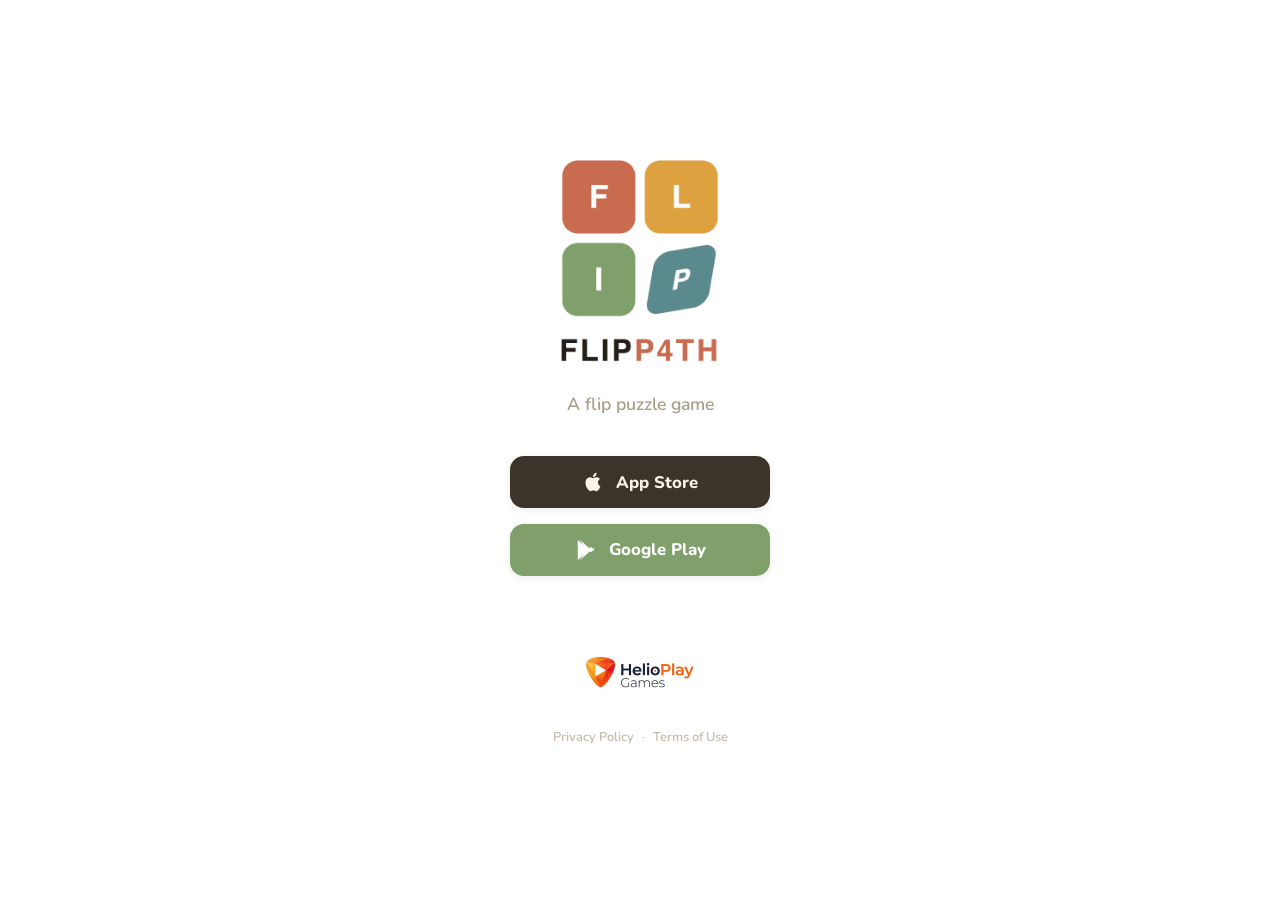
==== index.html @ 876b4c8c "terms and policies draft" ====
<!DOCTYPE html>
<html lang="en">
<head>
  <meta charset="UTF-8">
  <meta name="viewport" content="width=device-width, initial-scale=1.0">
  <title>Flipp4th</title>

  <!-- App deep link meta (update when live) -->
  <meta property="al:ios:app_store_id" content="YOUR_APP_STORE_ID">
  <meta property="al:ios:app_name" content="Flipp4th">
  <meta property="al:ios:url" content="flipp4th://">
  <meta property="al:android:package" content="games.helioplay.flipp4th">
  <meta property="al:android:app_name" content="Flipp4th">
  <meta property="al:android:url" content="flipp4th://">

  <!-- Open Graph for share previews -->
  <meta property="og:title" content="Flipp4th - Flip Puzzle Game">
  <meta property="og:description" content="Can you solve this puzzle? Try it in Flipp4th!">
  <meta property="og:type" content="website">
  <!-- <meta property="og:image" content="https://flipp4th.app/og-image.png"> -->

  <link rel="preconnect" href="https://fonts.googleapis.com">
  <link rel="preconnect" href="https://fonts.gstatic.com" crossorigin>
  <link href="https://fonts.googleapis.com/css2?family=Nunito:wght@600;800&display=swap" rel="stylesheet">

  <style>
    * { margin: 0; padding: 0; box-sizing: border-box; }

    body {
      font-family: 'Nunito', -apple-system, BlinkMacSystemFont, 'Segoe UI', Roboto, sans-serif;
      background: #ffffff;
      color: #3B342A;
      min-height: 100vh;
      display: flex;
      flex-direction: column;
      align-items: center;
      justify-content: center;
      padding: 2rem;
    }

    .container {
      text-align: center;
      max-width: 480px;
    }

    .logo-img {
      width: 220px;
      height: auto;
      margin-bottom: 0.75rem;
    }

    .tagline {
      font-size: 1.1rem;
      font-weight: 600;
      color: #A89D89;
      margin-bottom: 2.5rem;
    }

    .shared-level {
      background: #F9F9F9;
      border-radius: 16px;
      padding: 1.5rem;
      margin-bottom: 2rem;
      border: 1px solid rgba(0,0,0,0.08);
    }

    .shared-level h2 {
      font-size: 1.15rem;
      font-weight: 800;
      color: #3B342A;
      margin-bottom: 0.4rem;
    }

    .shared-level p {
      color: #A89D89;
      font-size: 0.95rem;
      font-weight: 600;
    }

    .store-buttons {
      display: flex;
      flex-direction: column;
      gap: 1rem;
      align-items: center;
    }

    .store-btn {
      display: inline-flex;
      align-items: center;
      justify-content: center;
      gap: 0.75rem;
      padding: 0.9rem 2rem;
      border-radius: 14px;
      text-decoration: none;
      font-size: 1.05rem;
      font-weight: 800;
      width: 260px;
      transition: transform 0.15s, opacity 0.15s;
      box-shadow: 0 2px 8px rgba(0,0,0,0.08);
    }

    .store-btn:hover {
      transform: scale(1.03);
    }

    .store-btn:active {
      transform: scale(0.98);
      opacity: 0.9;
    }

    .store-btn.ios {
      background: #3B342A;
      color: #F8F3E9;
    }

    .store-btn.android {
      background: #7FA06A;
      color: #fff;
    }

    .store-btn svg {
      width: 22px;
      height: 22px;
      flex-shrink: 0;
    }

    .footer {
      margin-top: 3rem;
      display: flex;
      flex-direction: column;
      align-items: center;
      gap: 0.5rem;
      font-size: 0.8rem;
      font-weight: 600;
      color: #C4BAA8;
    }

    .company-logo {
      height: 96px;
      width: auto;
    }

    .legal-links {
      display: flex;
      gap: 0.5rem;
      align-items: center;
    }

    .legal-links a {
      color: #C4BAA8;
      text-decoration: none;
    }

    .legal-links a:hover {
      color: #3B342A;
    }

    /* Hide sections based on detected platform */
    body.is-ios .store-btn.android { display: none; }
    body.is-android .store-btn.ios { display: none; }
  </style>
</head>
<body>
  <div class="container">
    <img class="logo-img" src="FlipPath-icon.png" alt="FlipP4th">

    <p class="tagline">A flip puzzle game</p>

    <!-- Shown only when ?s= param is present -->
    <div class="shared-level" id="shared-section" style="display:none">
      <h2>Someone shared a puzzle with you!</h2>
      <p>Download Flipp4th to play it.</p>
    </div>

    <div class="store-buttons">
      <a class="store-btn ios" id="ios-btn"
         href="https://apps.apple.com/app/idYOUR_APP_STORE_ID">
        <svg viewBox="0 0 24 24" fill="currentColor"><path d="M18.71 19.5c-.83 1.24-1.71 2.45-3.05 2.47-1.34.03-1.77-.79-3.29-.79-1.53 0-2 .77-3.27.82-1.31.05-2.3-1.32-3.14-2.53C4.25 17 2.94 12.45 4.7 9.39c.87-1.52 2.43-2.48 4.12-2.51 1.28-.02 2.5.87 3.29.87.78 0 2.26-1.07 3.8-.91.65.03 2.47.26 3.64 1.98-.09.06-2.17 1.28-2.15 3.81.03 3.02 2.65 4.03 2.68 4.04-.03.07-.42 1.44-1.38 2.83M13 3.5c.73-.83 1.94-1.46 2.94-1.5.13 1.17-.34 2.35-1.04 3.19-.69.85-1.83 1.51-2.95 1.42-.15-1.15.41-2.35 1.05-3.11z"/></svg>
        App Store
      </a>

      <a class="store-btn android" id="android-btn"
         href="https://play.google.com/store/apps/details?id=games.helioplay.flipp4th">
        <svg viewBox="0 0 24 24" fill="currentColor"><path d="M3.18 23.04L14.56 12 3.18.96a1.38 1.38 0 00-.18.7v20.68c0 .26.06.5.18.7zm1.44.82L16.4 13.34l-2.47-2.47L4.62 23.86zM20.15 10.7l-3.2-1.84-2.73 2.73 2.73 2.73 3.2-1.84c.6-.34.97-.96.97-1.64s-.37-1.3-.97-1.64zM4.62.14l9.31 12.99 2.47-2.47L4.62.14z"/></svg>
        Google Play
      </a>
    </div>
  </div>

  <footer class="footer">
    <img class="company-logo" src="HelioPlay.jpeg" alt="HelioPlay">
    <div class="legal-links">
      <a href="/privacy">Privacy Policy</a>
      <span>&middot;</span>
      <a href="/terms">Terms of Use</a>
    </div>
  </footer>

  <script>
    (function () {
      var ua = navigator.userAgent || '';
      var params = new URLSearchParams(window.location.search);
      var shareCode = params.get('s');
      var levelToken = params.get('p');
      var isIOS = /iPhone|iPad|iPod/.test(ua);
      var isAndroid = /Android/.test(ua);

      // Show shared level section if ?s= or ?p= is present
      if (shareCode || levelToken) {
        document.getElementById('shared-section').style.display = '';
      }
      if (levelToken) {
        document.querySelector('#shared-section h2').textContent =
          'Someone challenged you to play a level!';
        document.querySelector('#shared-section p').textContent =
          'Open Flipp4th to try it.';
      }

      // Add platform class for CSS hiding
      if (isIOS) document.body.classList.add('is-ios');
      if (isAndroid) document.body.classList.add('is-android');

      // On mobile with a share code or level token, try to open the app first
      if ((shareCode || levelToken) && (isIOS || isAndroid)) {
        if (isAndroid) {
          var intentParams;
          if (shareCode) {
            intentParams = 'share?s=' + encodeURIComponent(shareCode);
          } else if (levelToken) {
            intentParams = 'level?p=' + encodeURIComponent(levelToken);
          }
          if (intentParams) {
            var intent = 'intent://' + intentParams +
              '#Intent;scheme=flipp4th;package=games.helioplay.flipp4th;' +
              'S.browser_fallback_url=' + encodeURIComponent(
                'https://play.google.com/store/apps/details?id=games.helioplay.flipp4th'
              ) + ';end';
            document.getElementById('android-btn').href = intent;
          }
        }
      }
    })();
  </script>
</body>
</html>
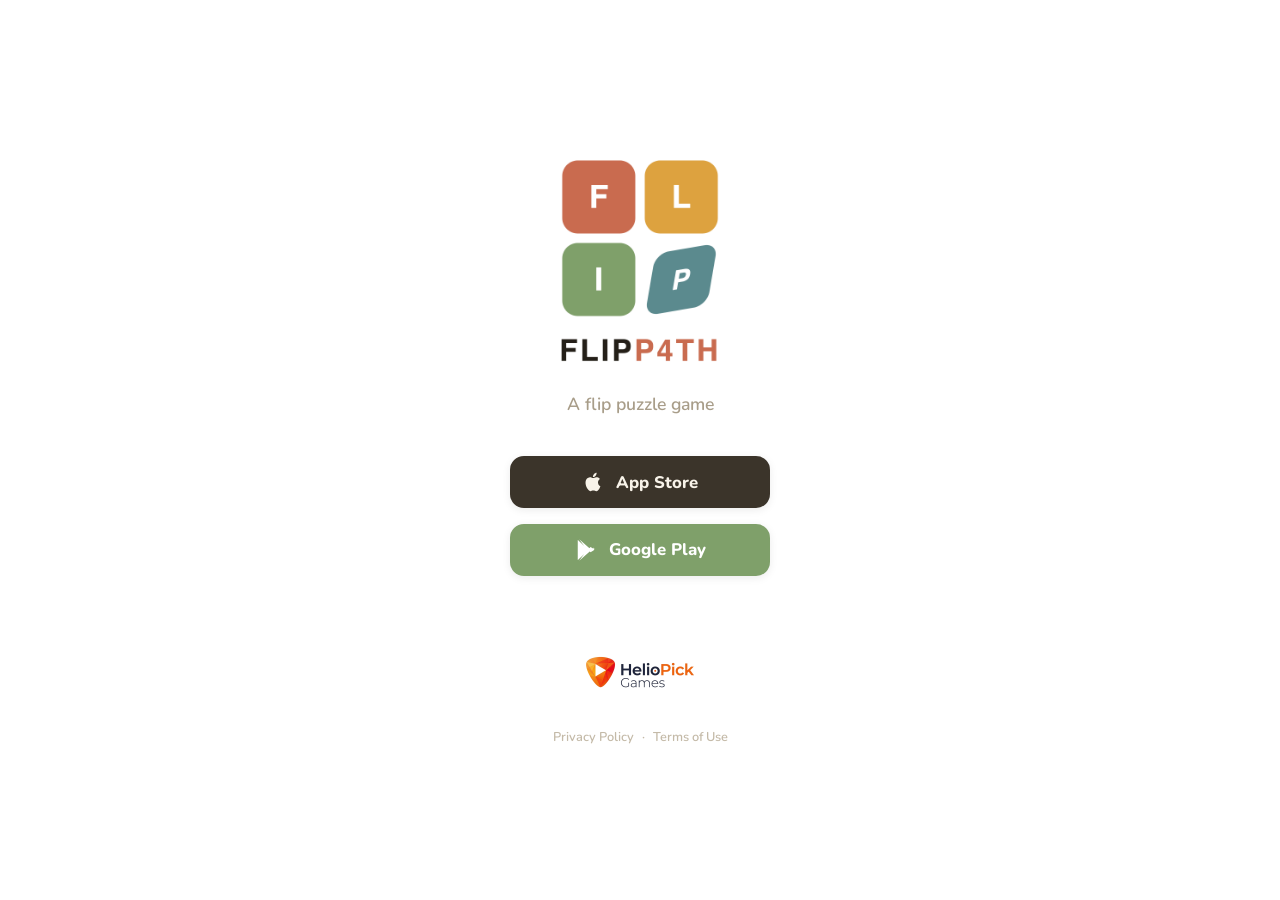
==== commit 391fdc91: "update logo and levels" ====
--- a/index.html
+++ b/index.html
@@ -188,7 +188,7 @@
   </div>
 
   <footer class="footer">
-    <img class="company-logo" src="HelioPlay.jpeg" alt="HelioPlay">
+    <img class="company-logo" src="HelioPick.jpeg" alt="HelioPick">
     <div class="legal-links">
       <a href="/privacy">Privacy Policy</a>
       <span>&middot;</span>
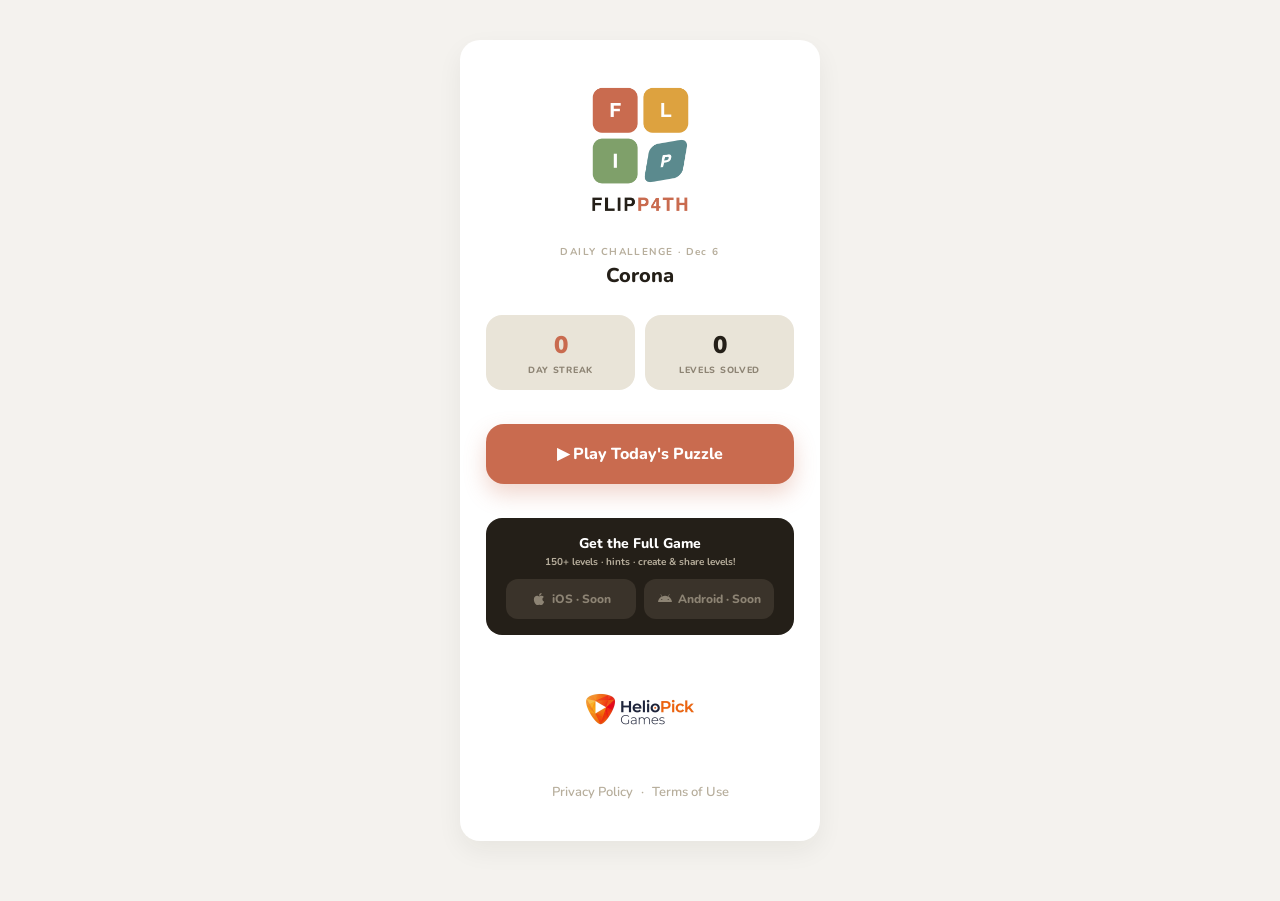
==== commit 5a0f7a1f: "new version with daily challenge" ====
--- a/index.html
+++ b/index.html
@@ -1,244 +1,453 @@
 <!DOCTYPE html>
 <html lang="en">
 <head>
-  <meta charset="UTF-8">
-  <meta name="viewport" content="width=device-width, initial-scale=1.0">
-  <title>Flipp4th</title>
-
-  <!-- App deep link meta (update when live) -->
+  <meta charset="utf-8">
+  <title>FLIP P4TH — Flip Puzzle Game</title>
+  <meta name="viewport" content="width=device-width,initial-scale=1,maximum-scale=1,user-scalable=no"/>
+  <meta name="mobile-web-app-capable" content="yes">
+  <meta name="apple-mobile-web-app-status-bar-style" content="default">
+
+  <!-- App deep linking -->
   <meta property="al:ios:app_store_id" content="YOUR_APP_STORE_ID">
-  <meta property="al:ios:app_name" content="Flipp4th">
+  <meta property="al:ios:app_name" content="FLIP P4TH">
   <meta property="al:ios:url" content="flipp4th://">
   <meta property="al:android:package" content="games.helioplay.flipp4th">
-  <meta property="al:android:app_name" content="Flipp4th">
+  <meta property="al:android:app_name" content="FLIP P4TH">
   <meta property="al:android:url" content="flipp4th://">
 
-  <!-- Open Graph for share previews -->
-  <meta property="og:title" content="Flipp4th - Flip Puzzle Game">
-  <meta property="og:description" content="Can you solve this puzzle? Try it in Flipp4th!">
+  <!-- Open Graph -->
+  <meta property="og:title" content="FLIP P4TH — Flip Puzzle Game">
+  <meta property="og:description" content="A new flip puzzle every day. Can you solve today's?">
   <meta property="og:type" content="website">
-  <!-- <meta property="og:image" content="https://flipp4th.app/og-image.png"> -->
 
   <link rel="preconnect" href="https://fonts.googleapis.com">
   <link rel="preconnect" href="https://fonts.gstatic.com" crossorigin>
-  <link href="https://fonts.googleapis.com/css2?family=Nunito:wght@600;800&display=swap" rel="stylesheet">
+  <link href="https://fonts.googleapis.com/css2?family=Nunito:wght@400;700;800;900&display=swap" rel="stylesheet">
 
   <style>
     * { margin: 0; padding: 0; box-sizing: border-box; }
 
     body {
+      background: #f4f2ee;
+      min-height: 100vh;
       font-family: 'Nunito', -apple-system, BlinkMacSystemFont, 'Segoe UI', Roboto, sans-serif;
-      background: #ffffff;
-      color: #3B342A;
-      min-height: 100vh;
+      color: #241f18;
       display: flex;
       flex-direction: column;
       align-items: center;
-      justify-content: center;
-      padding: 2rem;
-    }
-
-    .container {
-      text-align: center;
-      max-width: 480px;
-    }
-
-    .logo-img {
-      width: 220px;
-      height: auto;
-      margin-bottom: 0.75rem;
-    }
-
-    .tagline {
-      font-size: 1.1rem;
-      font-weight: 600;
-      color: #A89D89;
-      margin-bottom: 2.5rem;
-    }
-
-    .shared-level {
-      background: #F9F9F9;
-      border-radius: 16px;
-      padding: 1.5rem;
-      margin-bottom: 2rem;
-      border: 1px solid rgba(0,0,0,0.08);
-    }
-
-    .shared-level h2 {
-      font-size: 1.15rem;
-      font-weight: 800;
-      color: #3B342A;
-      margin-bottom: 0.4rem;
-    }
-
-    .shared-level p {
-      color: #A89D89;
-      font-size: 0.95rem;
-      font-weight: 600;
-    }
-
-    .store-buttons {
+      padding: 40px 16px 60px;
+    }
+
+    a { color: #c96b4f; }
+    a:hover { color: #a8543b; }
+
+    .view { display: none; width: 100%; max-width: 360px; flex-direction: column; align-items: center; gap: 22px; }
+    .view.active { display: flex; }
+
+    .card {
+      width: 100%;
+      background: #fff;
+      border-radius: 20px;
+      padding: 44px 26px 40px;
+      box-shadow: 0 10px 26px rgba(36,31,24,.06);
       display: flex;
       flex-direction: column;
-      gap: 1rem;
+      gap: 26px;
       align-items: center;
     }
 
+    .logo-img { width: 135px; height: 135px; border-radius: 0; }
+
+    .heliopick-logo { width: 176px; height: 96px; }
+
+    .level-label-wrap { text-align: center; }
+    .level-label-wrap .small {
+      font: 700 10px 'Nunito', sans-serif;
+      letter-spacing: .14em;
+      color: #b7ae9c;
+    }
+    .level-label-wrap .name {
+      font: 800 20px 'Nunito', sans-serif;
+      margin-top: 3px;
+    }
+
+    .stats-row { display: flex; gap: 10px; width: 100%; }
+    .stat-box {
+      flex: 1; background: #e9e4d8; border-radius: 16px; padding: 14px; text-align: center;
+    }
+    .stat-box .value { font: 900 24px 'Nunito', sans-serif; }
+    .stat-box .value.accent { color: #c96b4f; }
+    .stat-box .label {
+      font: 800 9px 'Nunito', sans-serif;
+      letter-spacing: .08em;
+      color: #8d8474;
+      margin-top: 3px;
+    }
+
+    .btn-play {
+      width: 100%; margin-top: 8px; padding: 19px 30px; border-radius: 18px;
+      background: #c96b4f; color: #fff; text-align: center;
+      font: 800 16px 'Nunito', sans-serif; cursor: pointer;
+      border: none; box-shadow: 0 10px 22px rgba(201,107,79,.28);
+      transition: transform .15s, opacity .15s;
+    }
+    .btn-play:hover { transform: scale(1.02); }
+    .btn-play:active { transform: scale(0.98); opacity: .9; }
+
+    .btn-secondary {
+      width: 100%; padding: 14px 30px; border-radius: 16px;
+      background: #f7f4ee; color: #241f18; text-align: center;
+      font: 800 13px 'Nunito', sans-serif; cursor: pointer;
+      border: none; transition: transform .15s;
+    }
+    .btn-secondary:hover { transform: scale(1.02); }
+
+    .completed-badge {
+      width: 100%; margin-top: 8px; padding: 16px 30px; border-radius: 16px;
+      background: #e4efdc; color: #4a7a34; text-align: center;
+      font: 800 13px 'Nunito', sans-serif;
+    }
+    .btn-share-entry {
+      width: 100%; padding: 14px 30px; border-radius: 16px;
+      background: #241f18; color: #fff; text-align: center;
+      font: 800 13px 'Nunito', sans-serif; cursor: pointer;
+      border: none; transition: transform .15s;
+    }
+    .btn-share-entry:hover { transform: scale(1.02); }
+
+    .store-section {
+      width: 100%; margin-top: 8px; padding: 16px 20px; border-radius: 16px;
+      background: #241f18; display: flex; flex-direction: column; gap: 10px;
+    }
+    .store-section .store-header { text-align: center; }
+    .store-section .store-title { font: 800 14px 'Nunito', sans-serif; color: #fff; }
+    .store-section .store-sub { font: 700 10px 'Nunito', sans-serif; color: #b7ae9c; margin-top: 2px; }
+    .store-buttons { display: flex; gap: 8px; }
     .store-btn {
-      display: inline-flex;
-      align-items: center;
-      justify-content: center;
-      gap: 0.75rem;
-      padding: 0.9rem 2rem;
-      border-radius: 14px;
-      text-decoration: none;
-      font-size: 1.05rem;
-      font-weight: 800;
-      width: 260px;
-      transition: transform 0.15s, opacity 0.15s;
-      box-shadow: 0 2px 8px rgba(0,0,0,0.08);
-    }
-
-    .store-btn:hover {
-      transform: scale(1.03);
-    }
-
-    .store-btn:active {
-      transform: scale(0.98);
-      opacity: 0.9;
-    }
-
-    .store-btn.ios {
-      background: #3B342A;
-      color: #F8F3E9;
-    }
-
-    .store-btn.android {
-      background: #7FA06A;
-      color: #fff;
-    }
-
-    .store-btn svg {
-      width: 22px;
-      height: 22px;
-      flex-shrink: 0;
-    }
-
-    .footer {
-      margin-top: 3rem;
-      display: flex;
-      flex-direction: column;
-      align-items: center;
-      gap: 0.5rem;
-      font-size: 0.8rem;
-      font-weight: 600;
-      color: #C4BAA8;
-    }
-
-    .company-logo {
-      height: 96px;
-      width: auto;
-    }
-
-    .legal-links {
-      display: flex;
-      gap: 0.5rem;
-      align-items: center;
-    }
-
-    .legal-links a {
-      color: #C4BAA8;
-      text-decoration: none;
-    }
-
-    .legal-links a:hover {
-      color: #3B342A;
-    }
-
-    /* Hide sections based on detected platform */
-    body.is-ios .store-btn.android { display: none; }
-    body.is-android .store-btn.ios { display: none; }
+      flex: 1; padding: 12px 8px; border-radius: 12px; text-align: center;
+      font: 800 12px 'Nunito', sans-serif; cursor: pointer; border: none;
+      display: flex; align-items: center; justify-content: center; gap: 6px;
+      text-decoration: none; transition: transform .15s, opacity .15s;
+    }
+    .store-btn:hover { transform: scale(1.03); }
+    .store-btn:active { transform: scale(0.97); opacity: .9; }
+    .store-btn.active { background: #fff; color: #241f18; }
+    .store-btn.dimmed {
+      background: #3a332a; color: #8d8474; cursor: default;
+    }
+    .store-btn.dimmed:hover { transform: none; }
+    .store-btn svg { fill: currentColor; }
+
+    /* ── Play view ── */
+    .play-view { max-width: 360px; gap: 16px; }
+
+    .game-frame {
+      width: 100%; max-width: 400px;
+      border: none; border-radius: 20px; overflow: hidden;
+      background: #fff;
+    }
+
+    .legal-links a:hover { color: #8d8474 !important; }
+
+    @media (max-width: 480px) {
+      body { padding: 40px 0 60px; }
+      .card { border-radius: 0; box-shadow: none; }
+    }
   </style>
 </head>
 <body>
-  <div class="container">
-    <img class="logo-img" src="FlipPath-icon.png" alt="FlipP4th">
-
-    <p class="tagline">A flip puzzle game</p>
-
-    <!-- Shown only when ?s= param is present -->
-    <div class="shared-level" id="shared-section" style="display:none">
-      <h2>Someone shared a puzzle with you!</h2>
-      <p>Download Flipp4th to play it.</p>
-    </div>
-
-    <div class="store-buttons">
-      <a class="store-btn ios" id="ios-btn"
-         href="https://apps.apple.com/app/idYOUR_APP_STORE_ID">
-        <svg viewBox="0 0 24 24" fill="currentColor"><path d="M18.71 19.5c-.83 1.24-1.71 2.45-3.05 2.47-1.34.03-1.77-.79-3.29-.79-1.53 0-2 .77-3.27.82-1.31.05-2.3-1.32-3.14-2.53C4.25 17 2.94 12.45 4.7 9.39c.87-1.52 2.43-2.48 4.12-2.51 1.28-.02 2.5.87 3.29.87.78 0 2.26-1.07 3.8-.91.65.03 2.47.26 3.64 1.98-.09.06-2.17 1.28-2.15 3.81.03 3.02 2.65 4.03 2.68 4.04-.03.07-.42 1.44-1.38 2.83M13 3.5c.73-.83 1.94-1.46 2.94-1.5.13 1.17-.34 2.35-1.04 3.19-.69.85-1.83 1.51-2.95 1.42-.15-1.15.41-2.35 1.05-3.11z"/></svg>
-        App Store
-      </a>
-
-      <a class="store-btn android" id="android-btn"
-         href="https://play.google.com/store/apps/details?id=games.helioplay.flipp4th">
-        <svg viewBox="0 0 24 24" fill="currentColor"><path d="M3.18 23.04L14.56 12 3.18.96a1.38 1.38 0 00-.18.7v20.68c0 .26.06.5.18.7zm1.44.82L16.4 13.34l-2.47-2.47L4.62 23.86zM20.15 10.7l-3.2-1.84-2.73 2.73 2.73 2.73 3.2-1.84c.6-.34.97-.96.97-1.64s-.37-1.3-.97-1.64zM4.62.14l9.31 12.99 2.47-2.47L4.62.14z"/></svg>
-        Google Play
-      </a>
+
+  <!-- ENTRY VIEW -->
+  <div class="view active" id="view-entry">
+    <div class="card">
+      <img class="logo-img" src="FlipPath-icon.png" alt="FLIP P4TH">
+      <div class="level-label-wrap">
+        <div class="small">DAILY CHALLENGE &middot; <span id="today-label"></span></div>
+        <div class="name" id="level-name">Loading...</div>
+      </div>
+      <div class="stats-row">
+        <div class="stat-box">
+          <div class="value accent" id="streak-display">0</div>
+          <div class="label">DAY STREAK</div>
+        </div>
+        <div class="stat-box">
+          <div class="value" id="solved-display">0</div>
+          <div class="label">LEVELS SOLVED</div>
+        </div>
+      </div>
+
+      <!-- Not completed state -->
+      <div id="state-new" style="width:100%">
+        <button class="btn-play" id="btn-play">&#9654; Play Today's Puzzle</button>
+      </div>
+
+      <!-- Completed state -->
+      <div id="state-done" style="display:none;width:100%">
+        <div class="completed-badge" id="completed-msg">&#10003; Completed today — come back tomorrow!</div>
+        <button class="btn-share-entry" id="btn-share" style="margin-top:10px">Share result</button>
+        <button class="btn-secondary" id="btn-replay" style="margin-top:14px">&#8635; Play again for fun</button>
+      </div>
+
+      <div class="store-section">
+        <div class="store-header">
+          <div class="store-title">Get the Full Game</div>
+          <div class="store-sub">150+ levels &middot; hints &middot; create &amp; share levels!</div>
+        </div>
+        <div class="store-buttons">
+          <a class="store-btn dimmed" id="btn-ios" href="https://apps.apple.com/app/idYOUR_APP_STORE_ID">
+            <svg width="14" height="14" viewBox="0 0 384 512"><path d="M318.7 268.7c-.2-36.7 16.4-64.4 50-84.8-18.8-26.9-47.2-41.7-84.7-44.6-35.5-2.8-74.3 20.7-88.5 20.7-15 0-49.4-19.7-76.4-19.7C63.3 141.2 4 184.8 4 273.5q0 39.3 14.4 81.2c12.8 36.7 59 126.7 107.2 125.2 25.2-.6 43-17.9 75.8-17.9 31.8 0 48.3 17.9 76.4 17.9 48.6-.7 90.4-82.5 102.6-119.3-65.2-30.7-61.7-90-61.7-91.9zm-56.6-164.2c27.3-32.4 24.8-61.9 24-72.5-24.1 1.4-52 16.4-67.9 34.9-17.5 19.8-27.8 44.3-25.6 71.9 25.9-2 49.5-15.5 69.5-34.3z"/></svg>
+            <span>iOS &middot; Soon</span>
+          </a>
+          <a class="store-btn dimmed" id="btn-android" href="https://play.google.com/store/apps/details?id=games.helioplay.flipp4th">
+            <svg width="14" height="14" viewBox="0 0 576 512"><path d="M420.6 301.9a24 24 0 1 1 24-24 24 24 0 0 1-24 24m-265.2 0a24 24 0 1 1 24-24 24 24 0 0 1-24 24m273.7-144.5 47.9-83a10 10 0 1 0-17.3-10l-48.5 84a294.2 294.2 0 0 0-240.4 0l-48.5-84a10 10 0 1 0-17.3 10l47.9 83C69.5 202.5 8.5 285.7 1.5 384h573c-7-98.3-68-181.5-146.4-226.6z"/></svg>
+            <span>Android &middot; Soon</span>
+          </a>
+        </div>
+      </div>
+      <img class="heliopick-logo" src="HelioPick.jpeg" alt="HelioPick Games">
+      <div class="legal-links" style="display:flex;gap:8px;font:600 13px 'Nunito',sans-serif">
+        <a href="/privacy" style="color:#b7ae9c;text-decoration:none">Privacy Policy</a>
+        <span style="color:#b7ae9c">&middot;</span>
+        <a href="/terms" style="color:#b7ae9c;text-decoration:none">Terms of Use</a>
+      </div>
     </div>
   </div>
 
-  <footer class="footer">
-    <img class="company-logo" src="HelioPick.jpeg" alt="HelioPick">
-    <div class="legal-links">
-      <a href="/privacy">Privacy Policy</a>
-      <span>&middot;</span>
-      <a href="/terms">Terms of Use</a>
+  <!-- PLAY VIEW -->
+  <div class="view play-view" id="view-play">
+    <iframe id="game-frame" class="game-frame" scrolling="no" allowfullscreen></iframe>
+  </div>
+
+  <!-- SHARED/DEEPLINK VIEW (download prompt for ?s= and ?p= links) -->
+  <div class="view" id="view-shared" style="max-width:360px">
+    <div class="card" style="gap:20px">
+      <img class="logo-img" src="FlipPath-icon.png" alt="FLIP P4TH">
+      <div style="text-align:center">
+        <div style="font:800 20px 'Nunito',sans-serif" id="shared-title">Someone shared a puzzle!</div>
+        <div style="font:700 13px 'Nunito',sans-serif;color:#8d8474;margin-top:6px" id="shared-subtitle">Download FLIP P4TH to play shared levels</div>
+      </div>
+      <div class="store-section" style="margin-top:0">
+        <div class="store-header">
+          <div class="store-title">Get FLIP P4TH</div>
+          <div class="store-sub">Play shared levels &amp; 340+ puzzles!</div>
+        </div>
+        <div class="store-buttons">
+          <a class="store-btn dimmed" id="shared-btn-ios" href="https://apps.apple.com/app/idYOUR_APP_STORE_ID">
+            <svg width="14" height="14" viewBox="0 0 384 512"><path d="M318.7 268.7c-.2-36.7 16.4-64.4 50-84.8-18.8-26.9-47.2-41.7-84.7-44.6-35.5-2.8-74.3 20.7-88.5 20.7-15 0-49.4-19.7-76.4-19.7C63.3 141.2 4 184.8 4 273.5q0 39.3 14.4 81.2c12.8 36.7 59 126.7 107.2 125.2 25.2-.6 43-17.9 75.8-17.9 31.8 0 48.3 17.9 76.4 17.9 48.6-.7 90.4-82.5 102.6-119.3-65.2-30.7-61.7-90-61.7-91.9zm-56.6-164.2c27.3-32.4 24.8-61.9 24-72.5-24.1 1.4-52 16.4-67.9 34.9-17.5 19.8-27.8 44.3-25.6 71.9 25.9-2 49.5-15.5 69.5-34.3z"/></svg>
+            <span>iOS &middot; Soon</span>
+          </a>
+          <a class="store-btn dimmed" id="shared-btn-android" href="https://play.google.com/store/apps/details?id=games.helioplay.flipp4th">
+            <svg width="14" height="14" viewBox="0 0 576 512"><path d="M420.6 301.9a24 24 0 1 1 24-24 24 24 0 0 1-24 24m-265.2 0a24 24 0 1 1 24-24 24 24 0 0 1-24 24m273.7-144.5 47.9-83a10 10 0 1 0-17.3-10l-48.5 84a294.2 294.2 0 0 0-240.4 0l-48.5-84a10 10 0 1 0-17.3 10l47.9 83C69.5 202.5 8.5 285.7 1.5 384h573c-7-98.3-68-181.5-146.4-226.6z"/></svg>
+            <span>Android &middot; Soon</span>
+          </a>
+        </div>
+      </div>
+      <a href="/" style="font:800 13px 'Nunito',sans-serif;color:#b7ae9c;text-decoration:none">Or play today's daily puzzle</a>
     </div>
-  </footer>
+  </div>
+
 
   <script>
-    (function () {
+    (function() {
+      var STORAGE_STAMP = 'flippath_daily_laststamp';
+      var STORAGE_STREAK = 'flippath_daily_streak';
+      var STORAGE_SOLVED = 'flippath_daily_solved';
+
+      var params = new URLSearchParams(window.location.search);
+      var isShared = !!params.get('s');
+      var isLevelLink = !!params.get('p');
+      var isDeepLink = isShared || isLevelLink;
+
+      var now = new Date();
+      var todayStr = now.getFullYear() + '-' +
+        String(now.getMonth() + 1).padStart(2, '0') + '-' +
+        String(now.getDate()).padStart(2, '0');
+      var monthKey = todayStr.slice(0, 7);
+
+      // State
+      var levelName = '';
+      var winMoves = 0;
+
+      // Streak & solved count
+      var lastStamp = localStorage.getItem(STORAGE_STAMP) || '';
+      var streak = parseInt(localStorage.getItem(STORAGE_STREAK) || '0', 10);
+      var solved = parseInt(localStorage.getItem(STORAGE_SOLVED) || '0', 10);
+      var completedToday = lastStamp === todayStr;
+
+      // Platform detection
       var ua = navigator.userAgent || '';
-      var params = new URLSearchParams(window.location.search);
-      var shareCode = params.get('s');
-      var levelToken = params.get('p');
       var isIOS = /iPhone|iPad|iPod/.test(ua);
       var isAndroid = /Android/.test(ua);
 
-      // Show shared level section if ?s= or ?p= is present
-      if (shareCode || levelToken) {
-        document.getElementById('shared-section').style.display = '';
-      }
-      if (levelToken) {
-        document.querySelector('#shared-section h2').textContent =
-          'Someone challenged you to play a level!';
-        document.querySelector('#shared-section p').textContent =
-          'Open Flipp4th to try it.';
-      }
-
-      // Add platform class for CSS hiding
-      if (isIOS) document.body.classList.add('is-ios');
-      if (isAndroid) document.body.classList.add('is-android');
-
-      // On mobile with a share code or level token, try to open the app first
-      if ((shareCode || levelToken) && (isIOS || isAndroid)) {
+      // Platform-specific store URLs
+      var APP_STORE_URL = 'https://apps.apple.com/app/idYOUR_APP_STORE_ID';
+      var PLAY_STORE_URL = 'https://play.google.com/store/apps/details?id=games.helioplay.flipp4th';
+
+      // Prevent dimmed buttons from navigating
+      var dimmedBtns = document.querySelectorAll('.store-btn.dimmed');
+      for (var i = 0; i < dimmedBtns.length; i++) {
+        dimmedBtns[i].addEventListener('click', function(e) {
+          if (this.classList.contains('dimmed')) e.preventDefault();
+        });
+      }
+
+      // DOM refs
+      var viewEntry = document.getElementById('view-entry');
+      var viewPlay = document.getElementById('view-play');
+      var viewShared = document.getElementById('view-shared');
+      var frame = document.getElementById('game-frame');
+
+      // Fill date
+      document.getElementById('today-label').textContent =
+        now.toLocaleDateString(undefined, { month: 'short', day: 'numeric' });
+
+      function updateStats() {
+        document.getElementById('streak-display').textContent = streak + (streak > 0 ? '\uD83D\uDD25' : '');
+        document.getElementById('solved-display').textContent = solved;
+      }
+      updateStats();
+
+      function showCompletedState() {
+        document.getElementById('state-new').style.display = 'none';
+        document.getElementById('state-done').style.display = '';
+      }
+      if (completedToday) showCompletedState();
+
+      // Fetch level name
+      function setLevelName(name) {
+        levelName = name;
+        document.getElementById('level-name').textContent = name;
+      }
+
+      fetch('daily/' + monthKey + '.json').then(function(r) { return r.ok ? r.json() : null; }).then(function(data) {
+        if (!data || !data.levels) return;
+        for (var i = 0; i < data.levels.length; i++) {
+          if (data.levels[i].date === todayStr) {
+            setLevelName(data.levels[i].name);
+            break;
+          }
+        }
+      }).catch(function() {});
+
+      // View switching
+      function showView(id) {
+        viewEntry.classList.remove('active');
+        viewPlay.classList.remove('active');
+        viewShared.classList.remove('active');
+        document.getElementById(id).classList.add('active');
+      }
+
+      function startGame() {
+        showView('view-play');
+        if (!frame.src || frame.src === 'about:blank') {
+          frame.src = 'game/index.html';
+        }
+        sizeFrame();
+      }
+
+      // Play buttons
+      document.getElementById('btn-play').onclick = startGame;
+      document.getElementById('btn-replay').onclick = function() {
+        frame.src = 'game/index.html';
+        showView('view-play');
+        sizeFrame();
+      };
+
+
+
+      // Deep links (?s= shared levels, ?p= built-in level links) — show download prompt
+      if (isDeepLink) {
+        if (isLevelLink) {
+          document.getElementById('shared-title').textContent = 'Someone challenged you!';
+          document.getElementById('shared-subtitle').textContent = 'Download FLIP P4TH to play this level';
+        }
+        showView('view-shared');
+
+        // On Android, try to open the app directly via intent
         if (isAndroid) {
-          var intentParams;
-          if (shareCode) {
-            intentParams = 'share?s=' + encodeURIComponent(shareCode);
-          } else if (levelToken) {
-            intentParams = 'level?p=' + encodeURIComponent(levelToken);
-          }
-          if (intentParams) {
-            var intent = 'intent://' + intentParams +
-              '#Intent;scheme=flipp4th;package=games.helioplay.flipp4th;' +
-              'S.browser_fallback_url=' + encodeURIComponent(
-                'https://play.google.com/store/apps/details?id=games.helioplay.flipp4th'
-              ) + ';end';
-            document.getElementById('android-btn').href = intent;
-          }
-        }
-      }
+          var intentParam = isShared
+            ? 'share?s=' + encodeURIComponent(params.get('s'))
+            : 'level?p=' + encodeURIComponent(params.get('p'));
+          var intent = 'intent://' + intentParam +
+            '#Intent;scheme=flipp4th;package=games.helioplay.flipp4th;' +
+            'S.browser_fallback_url=' + encodeURIComponent(PLAY_STORE_URL) + ';end';
+          document.getElementById('shared-btn-android').href = intent;
+          document.getElementById('shared-btn-android').className = 'store-btn active';
+          document.getElementById('shared-btn-android').querySelector('span').textContent = 'Android';
+        }
+      }
+
+      // Size iframe
+      function sizeFrame() {
+        var headerH = 0;
+        var pad = 0;
+        var maxW = Math.min(360, window.innerWidth - pad);
+        var maxH = window.innerHeight - headerH - pad;
+        var w = maxW;
+        var h = Math.round(w * 16 / 9);
+        if (h > maxH) {
+          h = maxH;
+          w = Math.round(h * 9 / 16);
+        }
+        frame.style.width = w + 'px';
+        frame.style.height = h + 'px';
+      }
+      sizeFrame();
+      window.addEventListener('resize', sizeFrame);
+
+      // Listen for messages from game iframe
+      window.addEventListener('message', function(e) {
+        if (!e.data) return;
+
+        // Back button pressed in game
+        if (e.data.type === 'flipp4th:back') {
+          showView('view-entry');
+          return;
+        }
+
+        if (e.data.type !== 'flipp4th:levelComplete') return;
+
+        winMoves = e.data.moves || 0;
+
+        // Update streak
+        var yesterday = new Date(now.getTime() - 86400000);
+        var yesterdayStr = yesterday.getFullYear() + '-' +
+          String(yesterday.getMonth() + 1).padStart(2, '0') + '-' +
+          String(yesterday.getDate()).padStart(2, '0');
+
+        if (!completedToday) {
+          streak = (lastStamp === yesterdayStr) ? streak + 1 : 1;
+          solved++;
+          completedToday = true;
+          localStorage.setItem(STORAGE_STAMP, todayStr);
+          localStorage.setItem(STORAGE_STREAK, String(streak));
+          localStorage.setItem(STORAGE_SOLVED, String(solved));
+          updateStats();
+          showCompletedState();
+        }
+
+        // Update completed message with moves
+        var msg = '\u2714 Solved' + (winMoves ? ' in ' + winMoves + ' moves' : '') + ' — come back tomorrow!';
+        document.getElementById('completed-msg').textContent = msg;
+
+        // Return to entry view with updated stats
+        showView('view-entry');
+      });
+
+      // Share
+      document.getElementById('btn-share').onclick = function() {
+        var text = "I solved today's FLIP P4TH Daily Challenge" +
+          (winMoves ? ' in ' + winMoves + ' moves' : '') +
+          '! ' + streak + '-day streak.\nhttps://flipp4th.app/';
+        if (navigator.share) {
+          navigator.share({ text: text }).catch(function() {});
+        } else if (navigator.clipboard) {
+          navigator.clipboard.writeText(text);
+          var btn = document.getElementById('btn-share');
+          btn.textContent = 'Copied!';
+          setTimeout(function() { btn.textContent = 'Share result'; }, 2000);
+        }
+      };
     })();
   </script>
 </body>
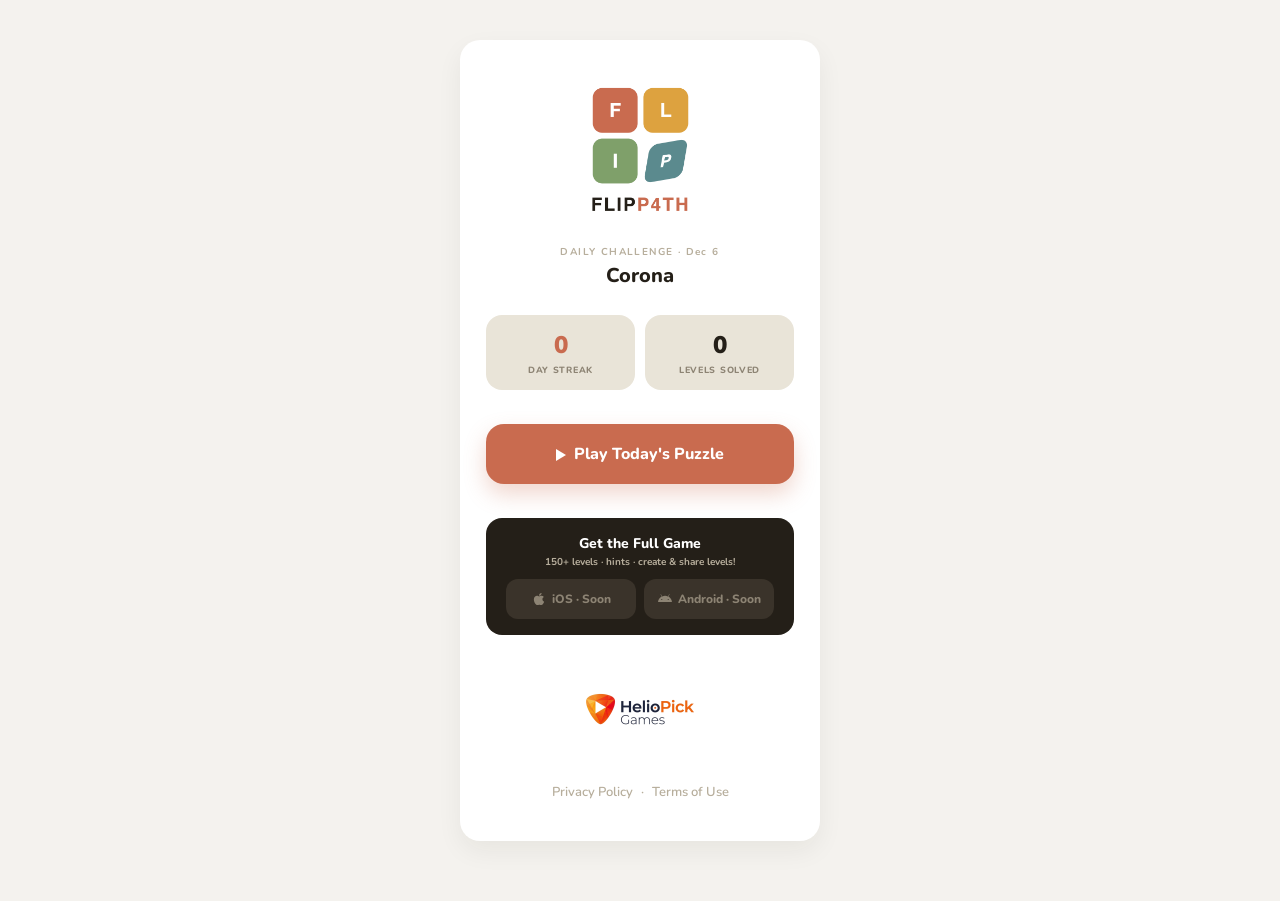
==== commit 7a32f83e: "small fix" ====
--- a/index.html
+++ b/index.html
@@ -14,6 +14,9 @@
   <meta property="al:android:package" content="games.helioplay.flipp4th">
   <meta property="al:android:app_name" content="FLIP P4TH">
   <meta property="al:android:url" content="flipp4th://">
+
+  <link rel="icon" type="image/png" href="favicon.png">
+  <link rel="apple-touch-icon" href="apple-touch-icon.png">
 
   <!-- Open Graph -->
   <meta property="og:title" content="FLIP P4TH — Flip Puzzle Game">
@@ -178,7 +181,7 @@
 
       <!-- Not completed state -->
       <div id="state-new" style="width:100%">
-        <button class="btn-play" id="btn-play">&#9654; Play Today's Puzzle</button>
+        <button class="btn-play" id="btn-play"><span style="display:inline-block;width:0;height:0;border-top:6px solid transparent;border-bottom:6px solid transparent;border-left:10px solid #fff;margin-right:8px;vertical-align:middle"></span>Play Today's Puzzle</button>
       </div>
 
       <!-- Completed state -->
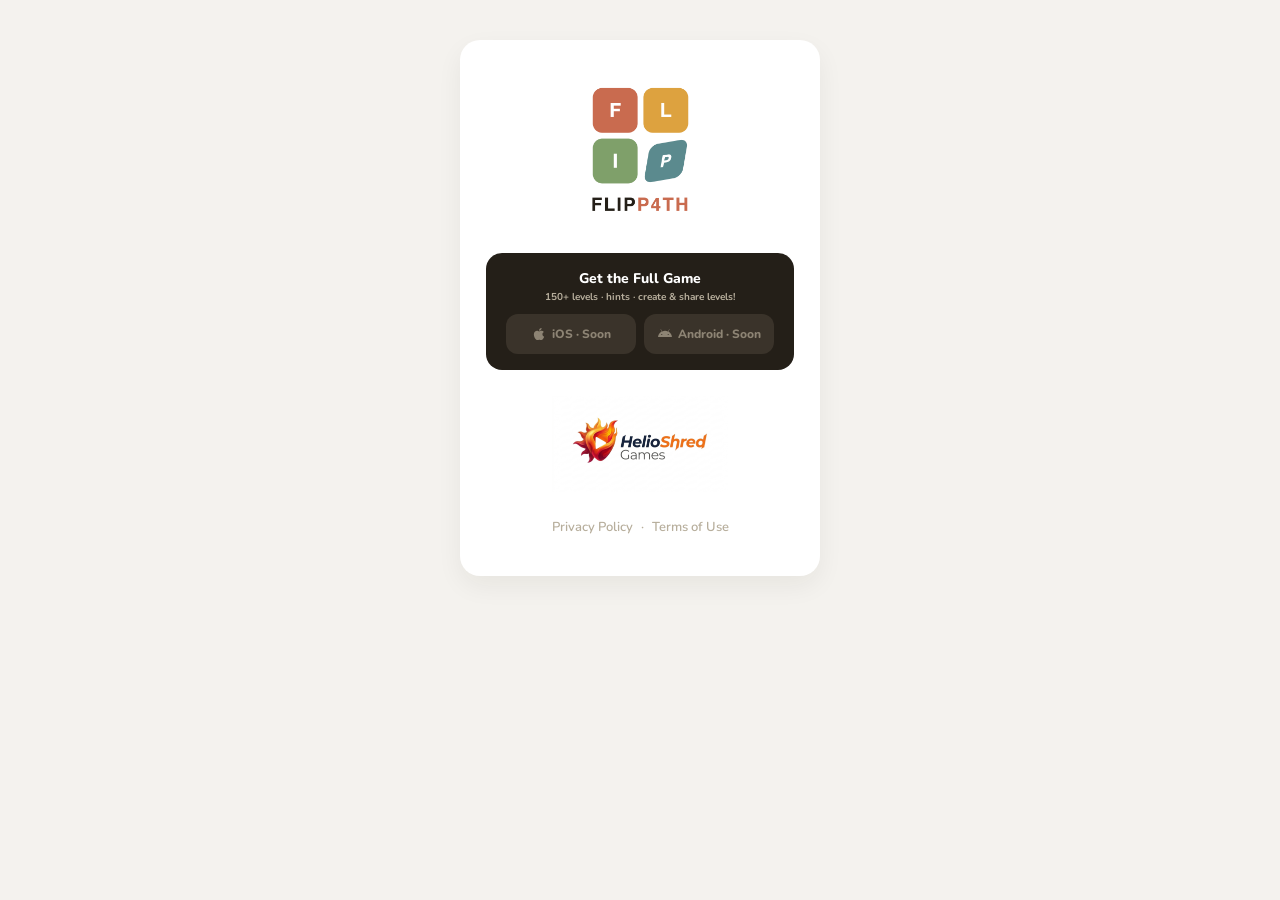
==== commit 8efa2c84: "site minor changes" ====
--- a/index.html
+++ b/index.html
@@ -11,7 +11,7 @@
   <meta property="al:ios:app_store_id" content="YOUR_APP_STORE_ID">
   <meta property="al:ios:app_name" content="FLIP P4TH">
   <meta property="al:ios:url" content="flipp4th://">
-  <meta property="al:android:package" content="games.helioplay.flipp4th">
+  <meta property="al:android:package" content="com.helioshred.flipp4th">
   <meta property="al:android:app_name" content="FLIP P4TH">
   <meta property="al:android:url" content="flipp4th://">
 
@@ -61,7 +61,7 @@
 
     .logo-img { width: 135px; height: 135px; border-radius: 0; }
 
-    .heliopick-logo { width: 176px; height: 96px; }
+    .helioshred-logo { width: 176px; height: 96px; }
 
     .level-label-wrap { text-align: center; }
     .level-label-wrap .small {
@@ -152,23 +152,26 @@
 
     .legal-links a:hover { color: #8d8474 !important; }
 
+    /* Daily challenge temporarily hidden — remove the "hide-daily" class from <body> to restore */
+    .hide-daily .daily { display: none !important; }
+
     @media (max-width: 480px) {
       body { padding: 40px 0 60px; }
       .card { border-radius: 0; box-shadow: none; }
     }
   </style>
 </head>
-<body>
+<body class="hide-daily">
 
   <!-- ENTRY VIEW -->
   <div class="view active" id="view-entry">
     <div class="card">
       <img class="logo-img" src="FlipPath-icon.png" alt="FLIP P4TH">
-      <div class="level-label-wrap">
+      <div class="level-label-wrap daily">
         <div class="small">DAILY CHALLENGE &middot; <span id="today-label"></span></div>
         <div class="name" id="level-name">Loading...</div>
       </div>
-      <div class="stats-row">
+      <div class="stats-row daily">
         <div class="stat-box">
           <div class="value accent" id="streak-display">0</div>
           <div class="label">DAY STREAK</div>
@@ -180,12 +183,12 @@
       </div>
 
       <!-- Not completed state -->
-      <div id="state-new" style="width:100%">
+      <div id="state-new" class="daily" style="width:100%">
         <button class="btn-play" id="btn-play"><span style="display:inline-block;width:0;height:0;border-top:6px solid transparent;border-bottom:6px solid transparent;border-left:10px solid #fff;margin-right:8px;vertical-align:middle"></span>Play Today's Puzzle</button>
       </div>
 
       <!-- Completed state -->
-      <div id="state-done" style="display:none;width:100%">
+      <div id="state-done" class="daily" style="display:none;width:100%">
         <div class="completed-badge" id="completed-msg">&#10003; Completed today — come back tomorrow!</div>
         <button class="btn-share-entry" id="btn-share" style="margin-top:10px">Share result</button>
         <button class="btn-secondary" id="btn-replay" style="margin-top:14px">&#8635; Play again for fun</button>
@@ -201,13 +204,13 @@
             <svg width="14" height="14" viewBox="0 0 384 512"><path d="M318.7 268.7c-.2-36.7 16.4-64.4 50-84.8-18.8-26.9-47.2-41.7-84.7-44.6-35.5-2.8-74.3 20.7-88.5 20.7-15 0-49.4-19.7-76.4-19.7C63.3 141.2 4 184.8 4 273.5q0 39.3 14.4 81.2c12.8 36.7 59 126.7 107.2 125.2 25.2-.6 43-17.9 75.8-17.9 31.8 0 48.3 17.9 76.4 17.9 48.6-.7 90.4-82.5 102.6-119.3-65.2-30.7-61.7-90-61.7-91.9zm-56.6-164.2c27.3-32.4 24.8-61.9 24-72.5-24.1 1.4-52 16.4-67.9 34.9-17.5 19.8-27.8 44.3-25.6 71.9 25.9-2 49.5-15.5 69.5-34.3z"/></svg>
             <span>iOS &middot; Soon</span>
           </a>
-          <a class="store-btn dimmed" id="btn-android" href="https://play.google.com/store/apps/details?id=games.helioplay.flipp4th">
+          <a class="store-btn dimmed" id="btn-android" href="https://play.google.com/store/apps/details?id=com.helioshred.flipp4th">
             <svg width="14" height="14" viewBox="0 0 576 512"><path d="M420.6 301.9a24 24 0 1 1 24-24 24 24 0 0 1-24 24m-265.2 0a24 24 0 1 1 24-24 24 24 0 0 1-24 24m273.7-144.5 47.9-83a10 10 0 1 0-17.3-10l-48.5 84a294.2 294.2 0 0 0-240.4 0l-48.5-84a10 10 0 1 0-17.3 10l47.9 83C69.5 202.5 8.5 285.7 1.5 384h573c-7-98.3-68-181.5-146.4-226.6z"/></svg>
             <span>Android &middot; Soon</span>
           </a>
         </div>
       </div>
-      <img class="heliopick-logo" src="HelioPick.jpeg" alt="HelioPick Games">
+      <img class="helioshred-logo" src="HelioShred.jpeg" alt="HelioShred Games">
       <div class="legal-links" style="display:flex;gap:8px;font:600 13px 'Nunito',sans-serif">
         <a href="/privacy" style="color:#b7ae9c;text-decoration:none">Privacy Policy</a>
         <span style="color:#b7ae9c">&middot;</span>
@@ -239,13 +242,13 @@
             <svg width="14" height="14" viewBox="0 0 384 512"><path d="M318.7 268.7c-.2-36.7 16.4-64.4 50-84.8-18.8-26.9-47.2-41.7-84.7-44.6-35.5-2.8-74.3 20.7-88.5 20.7-15 0-49.4-19.7-76.4-19.7C63.3 141.2 4 184.8 4 273.5q0 39.3 14.4 81.2c12.8 36.7 59 126.7 107.2 125.2 25.2-.6 43-17.9 75.8-17.9 31.8 0 48.3 17.9 76.4 17.9 48.6-.7 90.4-82.5 102.6-119.3-65.2-30.7-61.7-90-61.7-91.9zm-56.6-164.2c27.3-32.4 24.8-61.9 24-72.5-24.1 1.4-52 16.4-67.9 34.9-17.5 19.8-27.8 44.3-25.6 71.9 25.9-2 49.5-15.5 69.5-34.3z"/></svg>
             <span>iOS &middot; Soon</span>
           </a>
-          <a class="store-btn dimmed" id="shared-btn-android" href="https://play.google.com/store/apps/details?id=games.helioplay.flipp4th">
+          <a class="store-btn dimmed" id="shared-btn-android" href="https://play.google.com/store/apps/details?id=com.helioshred.flipp4th">
             <svg width="14" height="14" viewBox="0 0 576 512"><path d="M420.6 301.9a24 24 0 1 1 24-24 24 24 0 0 1-24 24m-265.2 0a24 24 0 1 1 24-24 24 24 0 0 1-24 24m273.7-144.5 47.9-83a10 10 0 1 0-17.3-10l-48.5 84a294.2 294.2 0 0 0-240.4 0l-48.5-84a10 10 0 1 0-17.3 10l47.9 83C69.5 202.5 8.5 285.7 1.5 384h573c-7-98.3-68-181.5-146.4-226.6z"/></svg>
             <span>Android &middot; Soon</span>
           </a>
         </div>
       </div>
-      <a href="/" style="font:800 13px 'Nunito',sans-serif;color:#b7ae9c;text-decoration:none">Or play today's daily puzzle</a>
+      <a href="/" class="daily" style="font:800 13px 'Nunito',sans-serif;color:#b7ae9c;text-decoration:none">Or play today's daily puzzle</a>
     </div>
   </div>
 
@@ -284,7 +287,7 @@
 
       // Platform-specific store URLs
       var APP_STORE_URL = 'https://apps.apple.com/app/idYOUR_APP_STORE_ID';
-      var PLAY_STORE_URL = 'https://play.google.com/store/apps/details?id=games.helioplay.flipp4th';
+      var PLAY_STORE_URL = 'https://play.google.com/store/apps/details?id=com.helioshred.flipp4th';
 
       // Prevent dimmed buttons from navigating
       var dimmedBtns = document.querySelectorAll('.store-btn.dimmed');
@@ -372,7 +375,7 @@
             ? 'share?s=' + encodeURIComponent(params.get('s'))
             : 'level?p=' + encodeURIComponent(params.get('p'));
           var intent = 'intent://' + intentParam +
-            '#Intent;scheme=flipp4th;package=games.helioplay.flipp4th;' +
+            '#Intent;scheme=flipp4th;package=com.helioshred.flipp4th;' +
             'S.browser_fallback_url=' + encodeURIComponent(PLAY_STORE_URL) + ';end';
           document.getElementById('shared-btn-android').href = intent;
           document.getElementById('shared-btn-android').className = 'store-btn active';
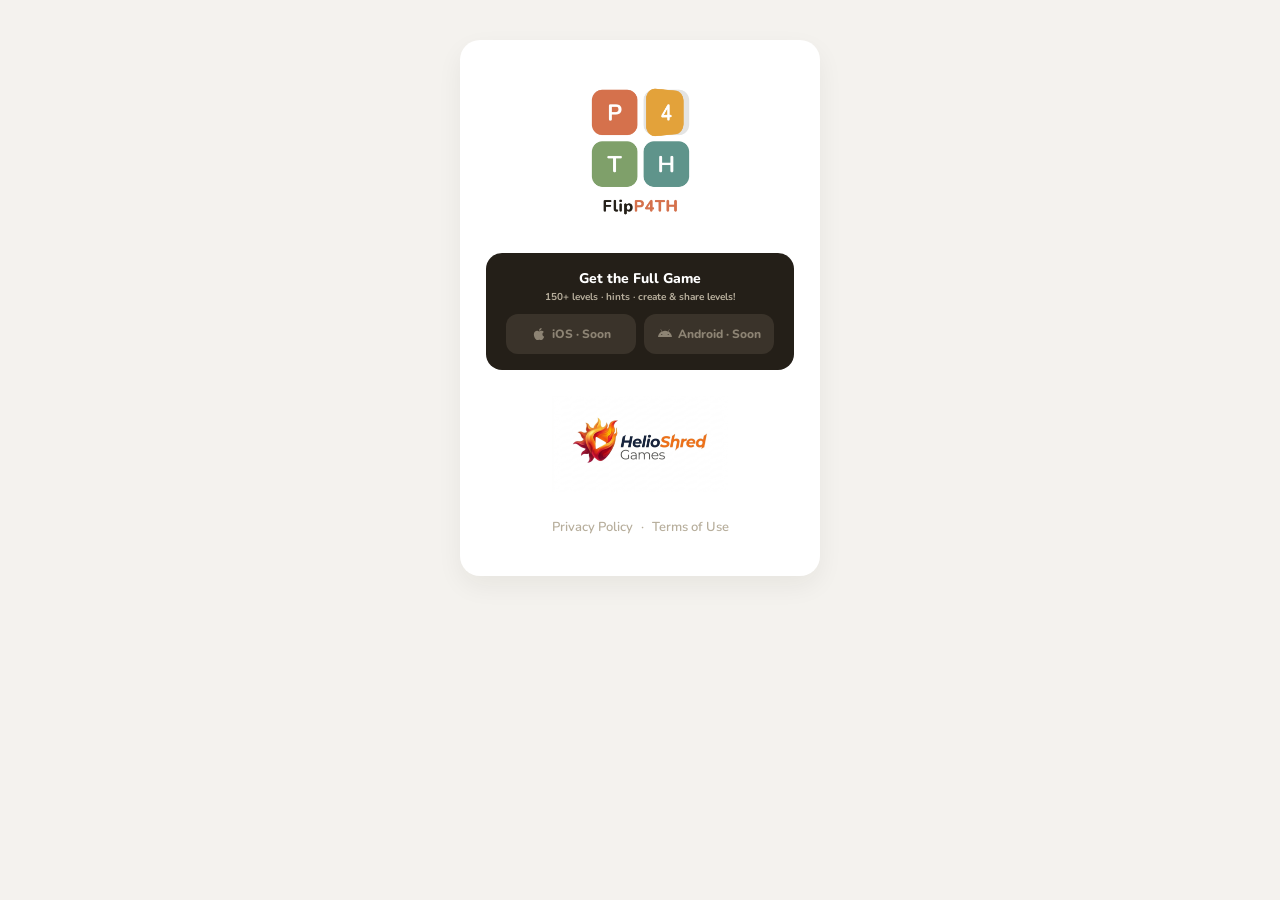
==== commit 12a9fc6e: "backup" ====
--- a/index.html
+++ b/index.html
@@ -2,24 +2,24 @@
 <html lang="en">
 <head>
   <meta charset="utf-8">
-  <title>FLIP P4TH — Flip Puzzle Game</title>
+  <title>FlipP4TH — Flip Puzzle Game</title>
   <meta name="viewport" content="width=device-width,initial-scale=1,maximum-scale=1,user-scalable=no"/>
   <meta name="mobile-web-app-capable" content="yes">
   <meta name="apple-mobile-web-app-status-bar-style" content="default">
 
   <!-- App deep linking -->
   <meta property="al:ios:app_store_id" content="YOUR_APP_STORE_ID">
-  <meta property="al:ios:app_name" content="FLIP P4TH">
+  <meta property="al:ios:app_name" content="FlipP4TH">
   <meta property="al:ios:url" content="flipp4th://">
   <meta property="al:android:package" content="com.helioshred.flipp4th">
-  <meta property="al:android:app_name" content="FLIP P4TH">
+  <meta property="al:android:app_name" content="FlipP4TH">
   <meta property="al:android:url" content="flipp4th://">
 
   <link rel="icon" type="image/png" href="favicon.png">
   <link rel="apple-touch-icon" href="apple-touch-icon.png">
 
   <!-- Open Graph -->
-  <meta property="og:title" content="FLIP P4TH — Flip Puzzle Game">
+  <meta property="og:title" content="FlipP4TH — Flip Puzzle Game">
   <meta property="og:description" content="A new flip puzzle every day. Can you solve today's?">
   <meta property="og:type" content="website">
 
@@ -166,7 +166,7 @@
   <!-- ENTRY VIEW -->
   <div class="view active" id="view-entry">
     <div class="card">
-      <img class="logo-img" src="FlipPath-icon.png" alt="FLIP P4TH">
+      <img class="logo-img" src="FlipPath-icon.png" alt="FlipP4TH">
       <div class="level-label-wrap daily">
         <div class="small">DAILY CHALLENGE &middot; <span id="today-label"></span></div>
         <div class="name" id="level-name">Loading...</div>
@@ -227,14 +227,14 @@
   <!-- SHARED/DEEPLINK VIEW (download prompt for ?s= and ?p= links) -->
   <div class="view" id="view-shared" style="max-width:360px">
     <div class="card" style="gap:20px">
-      <img class="logo-img" src="FlipPath-icon.png" alt="FLIP P4TH">
+      <img class="logo-img" src="FlipPath-icon.png" alt="FlipP4TH">
       <div style="text-align:center">
         <div style="font:800 20px 'Nunito',sans-serif" id="shared-title">Someone shared a puzzle!</div>
-        <div style="font:700 13px 'Nunito',sans-serif;color:#8d8474;margin-top:6px" id="shared-subtitle">Download FLIP P4TH to play shared levels</div>
+        <div style="font:700 13px 'Nunito',sans-serif;color:#8d8474;margin-top:6px" id="shared-subtitle">Download FlipP4TH to play shared levels</div>
       </div>
       <div class="store-section" style="margin-top:0">
         <div class="store-header">
-          <div class="store-title">Get FLIP P4TH</div>
+          <div class="store-title">Get FlipP4TH</div>
           <div class="store-sub">Play shared levels &amp; 340+ puzzles!</div>
         </div>
         <div class="store-buttons">
@@ -365,7 +365,7 @@
       if (isDeepLink) {
         if (isLevelLink) {
           document.getElementById('shared-title').textContent = 'Someone challenged you!';
-          document.getElementById('shared-subtitle').textContent = 'Download FLIP P4TH to play this level';
+          document.getElementById('shared-subtitle').textContent = 'Download FlipP4TH to play this level';
         }
         showView('view-shared');
 
@@ -442,7 +442,7 @@
 
       // Share
       document.getElementById('btn-share').onclick = function() {
-        var text = "I solved today's FLIP P4TH Daily Challenge" +
+        var text = "I solved today's FlipP4TH Daily Challenge" +
           (winMoves ? ' in ' + winMoves + ' moves' : '') +
           '! ' + streak + '-day streak.\nhttps://flipp4th.app/';
         if (navigator.share) {
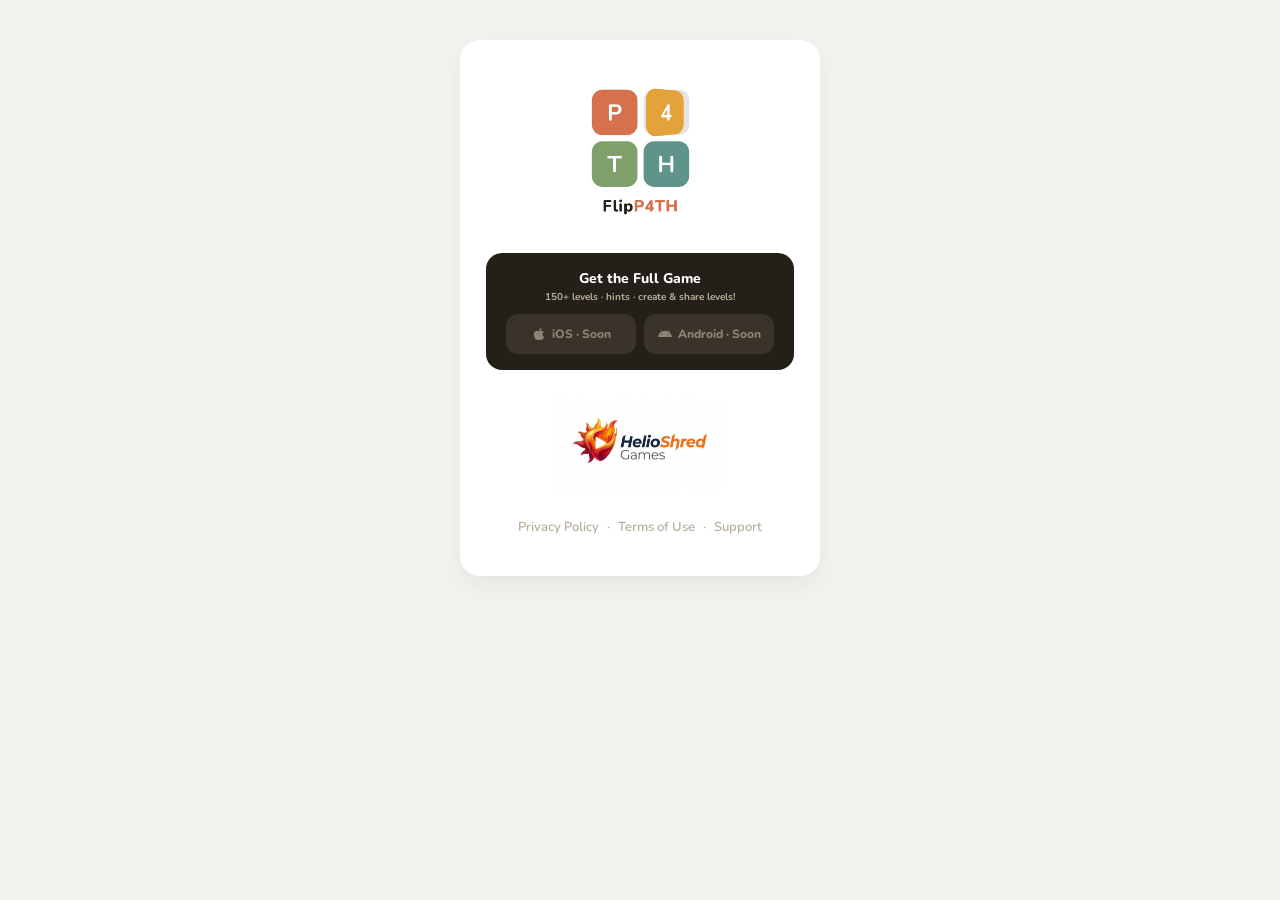
==== commit 2a9ed7d7: "support page" ====
--- a/index.html
+++ b/index.html
@@ -215,6 +215,8 @@
         <a href="/privacy" style="color:#b7ae9c;text-decoration:none">Privacy Policy</a>
         <span style="color:#b7ae9c">&middot;</span>
         <a href="/terms" style="color:#b7ae9c;text-decoration:none">Terms of Use</a>
+        <span style="color:#b7ae9c">&middot;</span>
+        <a href="/support" style="color:#b7ae9c;text-decoration:none">Support</a>
       </div>
     </div>
   </div>
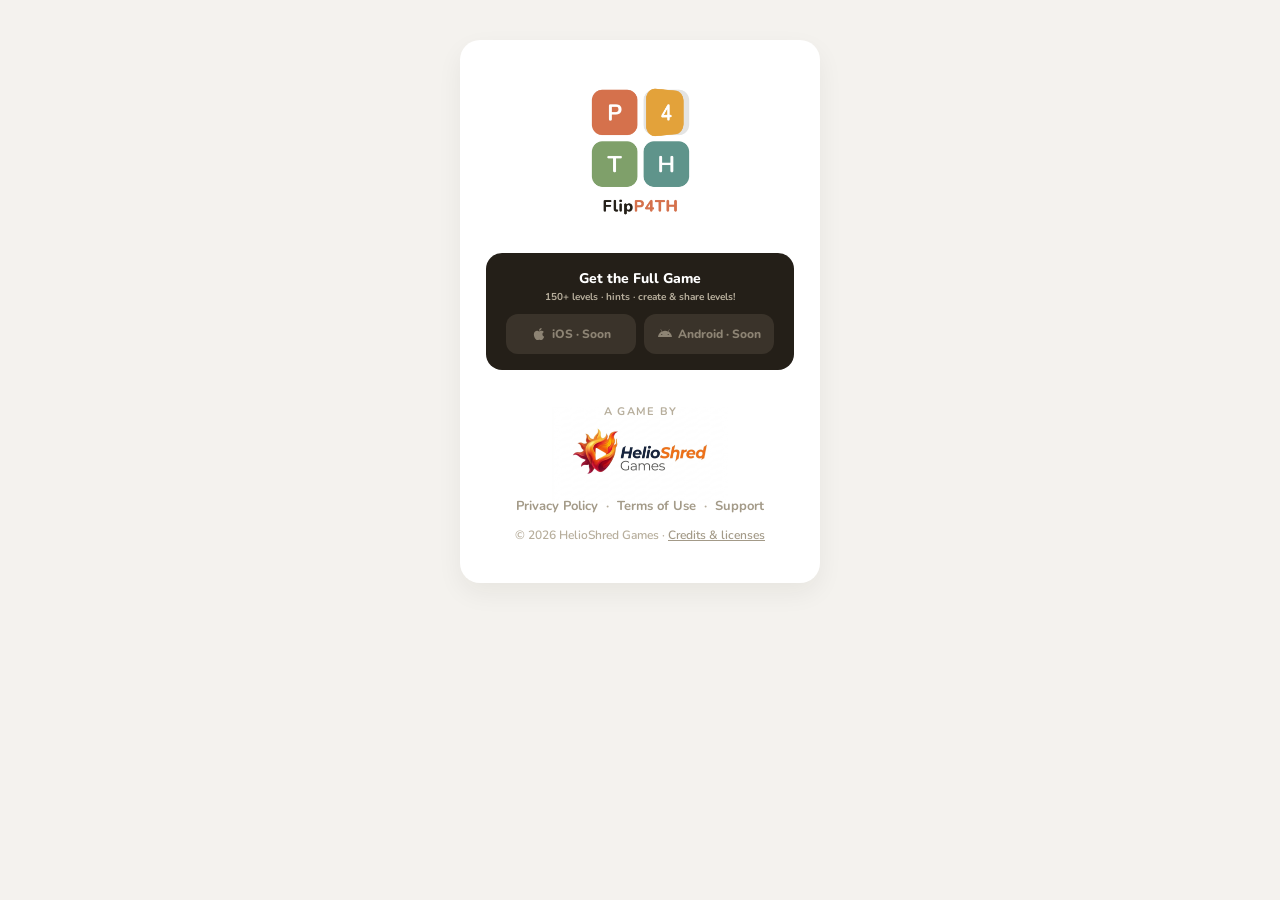
==== commit 47360539: "Update index.html" ====
--- a/index.html
+++ b/index.html
@@ -150,7 +150,18 @@
       background: #fff;
     }
 
-    .legal-links a:hover { color: #8d8474 !important; }
+    /* Footer, same layout as cooldive.app */
+    .site-footer { display: flex; flex-direction: column; align-items: center; gap: 12px; margin-top: 8px; }
+    .site-footer .studio { display: flex; flex-direction: column; align-items: center; gap: 2px; text-decoration: none; }
+    /* letter-spacing also trails the last letter; pad the left to match so the label centres */
+    .site-footer .studio span { font: 700 11px 'Nunito', sans-serif; letter-spacing: .12em; padding-left: .12em; color: #b7ae9c; position: relative; z-index: 1; }
+    /* The logo JPEG has white padding built in; pull the label and links closer */
+    .site-footer .studio img { margin: -14px 0 -18px; }
+    .legal-links { display: flex; flex-wrap: wrap; justify-content: center; gap: 4px 8px; font: 700 13px 'Nunito', sans-serif; color: #b7ae9c; }
+    .legal-links a, .site-footer .copy a { color: #a39a88; text-decoration: none; }
+    .site-footer .copy { font: 600 12px 'Nunito', sans-serif; color: #b7ae9c; }
+    .site-footer .copy a { text-decoration: underline; }
+    .legal-links a:hover, .site-footer .copy a:hover { color: #8d8474; }
 
     /* Daily challenge temporarily hidden — remove the "hide-daily" class from <body> to restore */
     .hide-daily .daily { display: none !important; }
@@ -210,13 +221,14 @@
           </a>
         </div>
       </div>
-      <img class="helioshred-logo" src="HelioShred.jpeg" alt="HelioShred Games">
-      <div class="legal-links" style="display:flex;gap:8px;font:600 13px 'Nunito',sans-serif">
-        <a href="/privacy" style="color:#b7ae9c;text-decoration:none">Privacy Policy</a>
-        <span style="color:#b7ae9c">&middot;</span>
-        <a href="/terms" style="color:#b7ae9c;text-decoration:none">Terms of Use</a>
-        <span style="color:#b7ae9c">&middot;</span>
-        <a href="/support" style="color:#b7ae9c;text-decoration:none">Support</a>
+      <div class="site-footer">
+        <a class="studio" href="https://helioshred.com"><span>A GAME BY</span><img class="helioshred-logo" src="HelioShred.jpeg" alt="HelioShred Games"></a>
+        <div class="legal-links">
+          <a href="/privacy">Privacy Policy</a><span>&middot;</span>
+          <a href="/terms">Terms of Use</a><span>&middot;</span>
+          <a href="/support">Support</a>
+        </div>
+        <div class="copy">&copy; 2026 HelioShred Games &middot; <a href="/support#credits">Credits &amp; licenses</a></div>
       </div>
     </div>
   </div>
